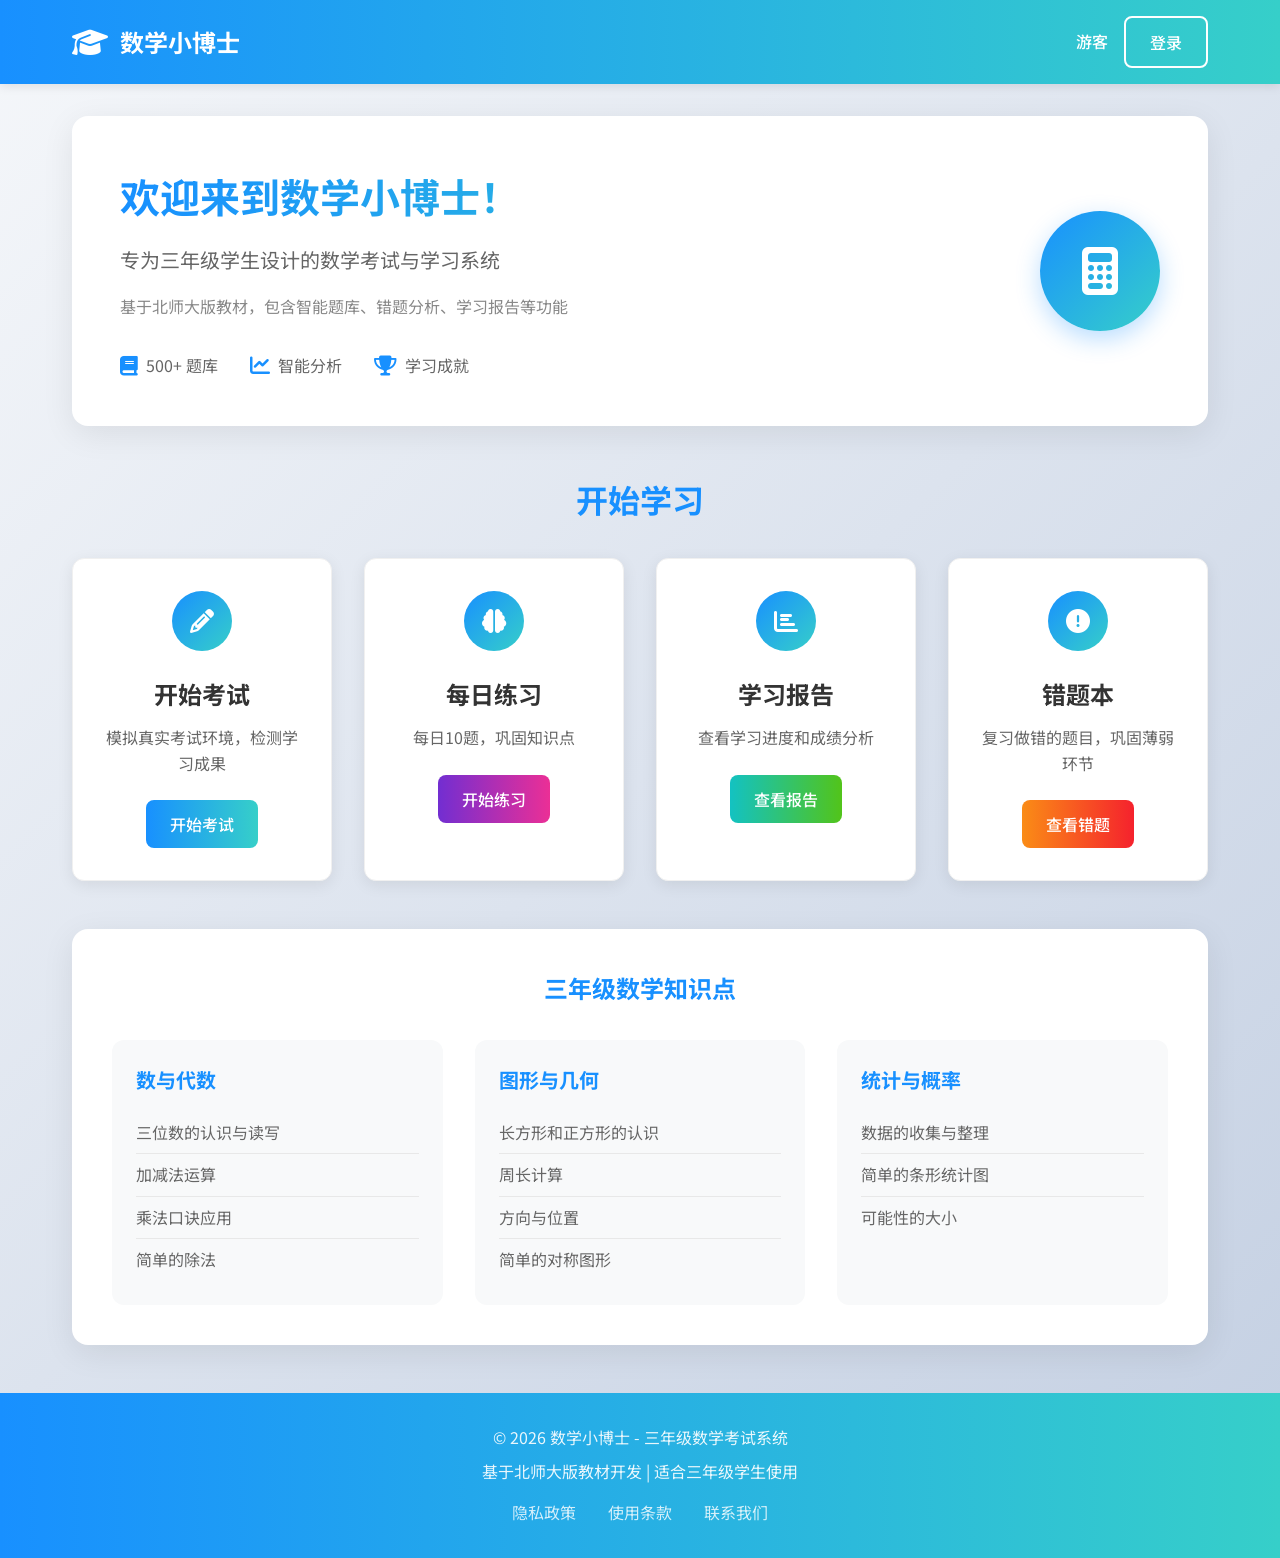
==== index.html @ edc48150 "发布：数学小博士汽车闯关游戏完整版 ## 🎮 游戏特色功能：  ### 1. 汽车闯关系统 - 🚗 3辆可解锁赛车：数学小跑车、学霸赛车、方程式学习车 - 📚 5个数学章节：加法、减法、乘法、除法、混" ====
<!DOCTYPE html>
<html lang="zh-CN">
<head>
    <meta charset="UTF-8">
    <meta name="viewport" content="width=device-width, initial-scale=1.0">
    <title>数学小博士 - 三年级数学考试系统</title>
    <link rel="stylesheet" href="css/style.css">
    <link rel="stylesheet" href="css/exam-report.css">
    <link rel="stylesheet" href="https://cdnjs.cloudflare.com/ajax/libs/font-awesome/6.4.0/css/all.min.css">
    <link href="https://fonts.googleapis.com/css2?family=Noto+Sans+SC:wght@300;400;500;700&display=swap" rel="stylesheet">
</head>
<body>
    <!-- 导航栏 -->
    <nav class="navbar">
        <div class="nav-container">
            <div class="nav-brand">
                <i class="fas fa-graduation-cap"></i>
                <span>数学小博士</span>
            </div>
            <div class="nav-user">
                <span id="username">游客</span>
                <button id="loginBtn" class="btn btn-outline">登录</button>
            </div>
        </div>
    </nav>

    <!-- 主内容区 -->
    <main class="container">
        <!-- 欢迎横幅 -->
        <section class="hero">
            <div class="hero-content">
                <h1>欢迎来到数学小博士！</h1>
                <p class="subtitle">专为三年级学生设计的数学考试与学习系统</p>
                <p class="description">基于北师大版教材，包含智能题库、错题分析、学习报告等功能</p>
                <div class="hero-stats">
                    <div class="stat">
                        <i class="fas fa-book"></i>
                        <span>500+ 题库</span>
                    </div>
                    <div class="stat">
                        <i class="fas fa-chart-line"></i>
                        <span>智能分析</span>
                    </div>
                    <div class="stat">
                        <i class="fas fa-trophy"></i>
                        <span>学习成就</span>
                    </div>
                </div>
            </div>
            <div class="hero-image">
                <div class="math-icon">
                    <i class="fas fa-calculator"></i>
                </div>
            </div>
        </section>

        <!-- 功能卡片 -->
        <section class="features">
            <h2>开始学习</h2>
            <div class="cards">
                <div class="card" id="startExam">
                    <div class="card-icon">
                        <i class="fas fa-pencil-alt"></i>
                    </div>
                    <h3>开始考试</h3>
                    <p>模拟真实考试环境，检测学习成果</p>
                    <button class="btn btn-primary">开始考试</button>
                </div>
                
                <div class="card" id="dailyPractice">
                    <div class="card-icon">
                        <i class="fas fa-brain"></i>
                    </div>
                    <h3>每日练习</h3>
                    <p>每日10题，巩固知识点</p>
                    <button class="btn btn-secondary">开始练习</button>
                </div>
                
                <div class="card" id="viewReport">
                    <div class="card-icon">
                        <i class="fas fa-chart-bar"></i>
                    </div>
                    <h3>学习报告</h3>
                    <p>查看学习进度和成绩分析</p>
                    <button class="btn btn-info">查看报告</button>
                </div>
                
                <div class="card" id="wrongQuestions">
                    <div class="card-icon">
                        <i class="fas fa-exclamation-circle"></i>
                    </div>
                    <h3>错题本</h3>
                    <p>复习做错的题目，巩固薄弱环节</p>
                    <button class="btn btn-warning">查看错题</button>
                </div>
            </div>
        </section>

        <!-- 年级信息 -->
        <section class="grade-info">
            <h2>三年级数学知识点</h2>
            <div class="topics">
                <div class="topic">
                    <h4>数与代数</h4>
                    <ul>
                        <li>三位数的认识与读写</li>
                        <li>加减法运算</li>
                        <li>乘法口诀应用</li>
                        <li>简单的除法</li>
                    </ul>
                </div>
                <div class="topic">
                    <h4>图形与几何</h4>
                    <ul>
                        <li>长方形和正方形的认识</li>
                        <li>周长计算</li>
                        <li>方向与位置</li>
                        <li>简单的对称图形</li>
                    </ul>
                </div>
                <div class="topic">
                    <h4>统计与概率</h4>
                    <ul>
                        <li>数据的收集与整理</li>
                        <li>简单的条形统计图</li>
                        <li>可能性的大小</li>
                    </ul>
                </div>
            </div>
        </section>
    </main>

    <!-- 页脚 -->
    <footer class="footer">
        <div class="footer-content">
            <p>© 2026 数学小博士 - 三年级数学考试系统</p>
            <p>基于北师大版教材开发 | 适合三年级学生使用</p>
            <div class="footer-links">
                <a href="#">隐私政策</a>
                <a href="#">使用条款</a>
                <a href="#">联系我们</a>
            </div>
        </div>
    </footer>

    <!-- 登录模态框 -->
    <div id="loginModal" class="modal">
        <div class="modal-content">
            <span class="close">&times;</span>
            <h2>学生登录</h2>
            <form id="loginForm">
                <div class="form-group">
                    <label for="studentName">学生姓名</label>
                    <input type="text" id="studentName" placeholder="请输入您的姓名" required>
                </div>
                <div class="form-group">
                    <label for="grade">年级</label>
                    <select id="grade" required>
                        <option value="">请选择年级</option>
                        <option value="3" selected>三年级</option>
                        <option value="4">四年级</option>
                        <option value="5">五年级</option>
                    </select>
                </div>
                <button type="submit" class="btn btn-primary">开始学习</button>
            </form>
            <p class="modal-note">提示：系统会保存您的学习记录，方便下次继续学习</p>
        </div>
    </div>

    <script src="js/utils.js"></script>
    <script src="js/app.js"></script>
</body>
</html>
---- css/style.css ----
/* 数学小博士 - 网页版样式 */
* {
    margin: 0;
    padding: 0;
    box-sizing: border-box;
}

body {
    font-family: 'Noto Sans SC', sans-serif;
    background: linear-gradient(135deg, #f5f7fa 0%, #c3cfe2 100%);
    color: #333;
    min-height: 100vh;
    line-height: 1.6;
}

/* 导航栏 */
.navbar {
    background: linear-gradient(90deg, #1890FF 0%, #36CFC9 100%);
    color: white;
    padding: 1rem 0;
    box-shadow: 0 2px 10px rgba(0, 0, 0, 0.1);
}

.nav-container {
    max-width: 1200px;
    margin: 0 auto;
    padding: 0 2rem;
    display: flex;
    justify-content: space-between;
    align-items: center;
}

.nav-brand {
    display: flex;
    align-items: center;
    gap: 0.75rem;
    font-size: 1.5rem;
    font-weight: 700;
}

.nav-brand i {
    font-size: 1.8rem;
}

.nav-user {
    display: flex;
    align-items: center;
    gap: 1rem;
}

#username {
    font-weight: 500;
}

/* 按钮样式 */
.btn {
    padding: 0.75rem 1.5rem;
    border: none;
    border-radius: 8px;
    font-size: 1rem;
    font-weight: 500;
    cursor: pointer;
    transition: all 0.3s ease;
    font-family: inherit;
    display: inline-flex;
    align-items: center;
    justify-content: center;
    gap: 0.5rem;
}

.btn:hover {
    transform: translateY(-2px);
    box-shadow: 0 4px 12px rgba(0, 0, 0, 0.15);
}

.btn-primary {
    background: linear-gradient(90deg, #1890FF 0%, #36CFC9 100%);
    color: white;
}

.btn-secondary {
    background: linear-gradient(90deg, #722ED1 0%, #EB2F96 100%);
    color: white;
}

.btn-info {
    background: linear-gradient(90deg, #13C2C2 0%, #52C41A 100%);
    color: white;
}

.btn-warning {
    background: linear-gradient(90deg, #FA8C16 0%, #F5222D 100%);
    color: white;
}

.btn-outline {
    background: transparent;
    color: white;
    border: 2px solid white;
}

.btn-outline:hover {
    background: white;
    color: #1890FF;
}

/* 主容器 */
.container {
    max-width: 1200px;
    margin: 2rem auto;
    padding: 0 2rem;
}

/* 欢迎横幅 */
.hero {
    background: white;
    border-radius: 16px;
    padding: 3rem;
    margin-bottom: 3rem;
    box-shadow: 0 8px 32px rgba(0, 0, 0, 0.08);
    display: flex;
    align-items: center;
    justify-content: space-between;
    gap: 3rem;
}

.hero-content {
    flex: 1;
}

.hero h1 {
    font-size: 2.5rem;
    color: #1890FF;
    margin-bottom: 1rem;
    background: linear-gradient(90deg, #1890FF 0%, #36CFC9 100%);
    -webkit-background-clip: text;
    -webkit-text-fill-color: transparent;
}

.subtitle {
    font-size: 1.25rem;
    color: #666;
    margin-bottom: 1rem;
}

.description {
    color: #888;
    margin-bottom: 2rem;
    line-height: 1.8;
}

.hero-stats {
    display: flex;
    gap: 2rem;
    margin-top: 2rem;
}

.stat {
    display: flex;
    align-items: center;
    gap: 0.5rem;
    color: #666;
}

.stat i {
    color: #1890FF;
    font-size: 1.25rem;
}

.hero-image {
    flex-shrink: 0;
}

.math-icon {
    width: 120px;
    height: 120px;
    background: linear-gradient(135deg, #1890FF 0%, #36CFC9 100%);
    border-radius: 50%;
    display: flex;
    align-items: center;
    justify-content: center;
    font-size: 3rem;
    color: white;
    box-shadow: 0 8px 24px rgba(24, 144, 255, 0.3);
}

/* 功能卡片 */
.features h2 {
    text-align: center;
    font-size: 2rem;
    color: #1890FF;
    margin-bottom: 2rem;
}

.cards {
    display: grid;
    grid-template-columns: repeat(auto-fit, minmax(250px, 1fr));
    gap: 2rem;
    margin-bottom: 3rem;
}

.card {
    background: white;
    border-radius: 12px;
    padding: 2rem;
    text-align: center;
    box-shadow: 0 4px 16px rgba(0, 0, 0, 0.08);
    transition: all 0.3s ease;
    border: 1px solid #f0f0f0;
}

.card:hover {
    transform: translateY(-8px);
    box-shadow: 0 12px 32px rgba(0, 0, 0, 0.15);
}

.card-icon {
    width: 60px;
    height: 60px;
    background: linear-gradient(135deg, #1890FF 0%, #36CFC9 100%);
    border-radius: 50%;
    display: flex;
    align-items: center;
    justify-content: center;
    margin: 0 auto 1.5rem;
    font-size: 1.5rem;
    color: white;
}

.card h3 {
    font-size: 1.5rem;
    color: #333;
    margin-bottom: 0.75rem;
}

.card p {
    color: #666;
    margin-bottom: 1.5rem;
    line-height: 1.6;
}

/* 年级信息 */
.grade-info {
    background: white;
    border-radius: 16px;
    padding: 2.5rem;
    box-shadow: 0 8px 32px rgba(0, 0, 0, 0.08);
}

.grade-info h2 {
    color: #1890FF;
    margin-bottom: 2rem;
    text-align: center;
}

.topics {
    display: grid;
    grid-template-columns: repeat(auto-fit, minmax(300px, 1fr));
    gap: 2rem;
}

.topic {
    background: #f8f9fa;
    border-radius: 12px;
    padding: 1.5rem;
}

.topic h4 {
    color: #1890FF;
    margin-bottom: 1rem;
    font-size: 1.25rem;
}

.topic ul {
    list-style: none;
    padding-left: 0;
}

.topic li {
    padding: 0.5rem 0;
    color: #666;
    border-bottom: 1px solid #e8e8e8;
}

.topic li:last-child {
    border-bottom: none;
}

/* 页脚 */
.footer {
    background: linear-gradient(90deg, #1890FF 0%, #36CFC9 100%);
    color: white;
    padding: 2rem 0;
    margin-top: 3rem;
}

.footer-content {
    max-width: 1200px;
    margin: 0 auto;
    padding: 0 2rem;
    text-align: center;
}

.footer p {
    margin-bottom: 0.5rem;
    opacity: 0.9;
}

.footer-links {
    margin-top: 1rem;
    display: flex;
    justify-content: center;
    gap: 2rem;
}

.footer-links a {
    color: white;
    text-decoration: none;
    opacity: 0.8;
    transition: opacity 0.3s ease;
}

.footer-links a:hover {
    opacity: 1;
    text-decoration: underline;
}

/* 模态框 */
.modal {
    display: none;
    position: fixed;
    top: 0;
    left: 0;
    width: 100%;
    height: 100%;
    background: rgba(0, 0, 0, 0.5);
    z-index: 1000;
    align-items: center;
    justify-content: center;
}

.modal-content {
    background: white;
    border-radius: 16px;
    padding: 2.5rem;
    width: 90%;
    max-width: 500px;
    position: relative;
    box-shadow: 0 20px 60px rgba(0, 0, 0, 0.3);
}

.close {
    position: absolute;
    top: 1rem;
    right: 1.5rem;
    font-size: 1.5rem;
    cursor: pointer;
    color: #999;
}

.close:hover {
    color: #333;
}

.modal h2 {
    color: #1890FF;
    margin-bottom: 1.5rem;
    text-align: center;
}

.form-group {
    margin-bottom: 1.5rem;
}

.form-group label {
    display: block;
    margin-bottom: 0.5rem;
    color: #666;
    font-weight: 500;
}

.form-group input,
.form-group select {
    width: 100%;
    padding: 0.75rem;
    border: 2px solid #e8e8e8;
    border-radius: 8px;
    font-size: 1rem;
    font-family: inherit;
    transition: border-color 0.3s ease;
}

.form-group input:focus,
.form-group select:focus {
    outline: none;
    border-color: #1890FF;
}

.modal-note {
    margin-top: 1.5rem;
    color: #999;
    font-size: 0.875rem;
    text-align: center;
}

/* 响应式设计 */
@media (max-width: 768px) {
    .hero {
        flex-direction: column;
        text-align: center;
        padding: 2rem;
    }
    
    .hero h1 {
        font-size: 2rem;
    }
    
    .hero-stats {
        justify-content: center;
        flex-wrap: wrap;
    }
    
    .container {
        padding: 0 1rem;
    }
    
    .nav-container {
        padding: 0 1rem;
    }
    
    .cards {
        grid-template-columns: 1fr;
    }
    
    .topics {
        grid-template-columns: 1fr;
    }
}

/* 动画效果 */
@keyframes fadeIn {
    from { opacity: 0; transform: translateY(20px); }
    to { opacity: 1; transform: translateY(0); }
}

.hero, .card, .topic {
    animation: fadeIn 0.6s ease-out;
}

/* 进度条样式 */
.progress-bar {
    width: 100%;
    height: 8px;
    background: #f0f0f0;
    border-radius: 4px;
    overflow: hidden;
    margin: 1rem 0;
}

.progress-fill {
    height: 100%;
    background: linear-gradient(90deg, #1890FF 0%, #36CFC9 100%);
    border-radius: 4px;
    transition: width 0.3s ease;
}

/* 题目样式 */
.question-container {
    background: white;
    border-radius: 12px;
    padding: 2rem;
    margin-bottom: 2rem;
    box-shadow: 0 4px 16px rgba(0, 0, 0, 0.08);
}

.question-text {
    font-size: 1.25rem;
    color: #333;
    margin-bottom: 1.5rem;
    line-height: 1.6;
}

.option-list {
    list-style: none;
}

.option-item {
    padding: 1rem;
    margin-bottom: 0.75rem;
    background: #f8f9fa;
    border-radius: 8px;
    cursor: pointer;
    transition: all 0.3s ease;
    border: 2px solid transparent;
}

.option-item:hover {
    background: #e8f4ff;
    border-color: #1890FF;
}

.option-item.selected {
    background: #e8f4ff;
    border-color: #1890FF;
    color: #1890FF;
}

.option-item.correct {
    background: #d9f7be;
    border-color: #52c41a;
    color: #52c41a;
}

.option-item.wrong {
    background: #ffccc7;
    border-color: #f5222d;
    color: #f5222d;
}
---- css/exam-report.css ----
/* 考试和报告页面专用样式 */

/* 考试页面样式 */
.exam-header {
    background: white;
    border-radius: 16px;
    padding: 2rem;
    margin-bottom: 2rem;
    box-shadow: 0 4px 16px rgba(0, 0, 0, 0.08);
    display: flex;
    justify-content: space-between;
    align-items: center;
    flex-wrap: wrap;
    gap: 1.5rem;
}

.exam-info h1 {
    color: #1890FF;
    margin-bottom: 1rem;
    font-size: 1.75rem;
}

.exam-stats {
    display: flex;
    gap: 2rem;
    flex-wrap: wrap;
}

.exam-stats .stat {
    display: flex;
    align-items: center;
    gap: 0.5rem;
    color: #666;
    font-size: 0.95rem;
}

.exam-stats .stat i {
    color: #1890FF;
}

.exam-controls {
    display: flex;
    gap: 1rem;
    flex-wrap: wrap;
}

.nav-exam-info {
    display: flex;
    gap: 2rem;
    align-items: center;
}

.nav-exam-info span {
    font-weight: 500;
    color: white;
    opacity: 0.9;
}

#examTimer {
    background: rgba(255, 255, 255, 0.2);
    padding: 0.5rem 1rem;
    border-radius: 20px;
    font-weight: 600;
}

/* 题目头部 */
.question-header {
    display: flex;
    justify-content: space-between;
    align-items: center;
    margin-bottom: 1.5rem;
    padding-bottom: 1rem;
    border-bottom: 2px solid #f0f0f0;
}

.question-header h2 {
    color: #1890FF;
    font-size: 1.5rem;
}

.question-meta {
    display: flex;
    gap: 1.5rem;
    align-items: center;
}

.difficulty {
    padding: 0.25rem 0.75rem;
    border-radius: 20px;
    font-size: 0.875rem;
    font-weight: 500;
}

.difficulty-easy {
    background: #d9f7be;
    color: #52c41a;
}

.difficulty-medium {
    background: #fff7e6;
    color: #fa8c16;
}

.difficulty-hard {
    background: #ffccc7;
    color: #f5222d;
}

.estimated-time {
    color: #666;
    font-size: 0.875rem;
    display: flex;
    align-items: center;
    gap: 0.25rem;
}

.estimated-time i {
    color: #1890FF;
}

/* 选项列表增强 */
.option-item {
    display: flex;
    align-items: center;
    padding: 1rem 1.25rem;
    margin-bottom: 0.75rem;
    background: #f8f9fa;
    border-radius: 10px;
    cursor: pointer;
    transition: all 0.3s ease;
    border: 2px solid transparent;
}

.option-item:hover {
    background: #e8f4ff;
    border-color: #1890FF;
    transform: translateX(5px);
}

.option-item.selected {
    background: #e8f4ff;
    border-color: #1890FF;
    color: #1890FF;
    font-weight: 500;
}

.option-item.correct {
    background: #d9f7be;
    border-color: #52c41a;
    color: #52c41a;
}

.option-item.wrong {
    background: #ffccc7;
    border-color: #f5222d;
    color: #f5222d;
}

.option-letter {
    font-weight: 600;
    margin-right: 1rem;
    width: 24px;
    height: 24px;
    display: flex;
    align-items: center;
    justify-content: center;
    background: white;
    border-radius: 50%;
    font-size: 0.875rem;
}

.option-item.selected .option-letter {
    background: #1890FF;
    color: white;
}

.option-text {
    flex: 1;
}

.question-navigation {
    margin-top: 2rem;
    padding-top: 1rem;
    border-top: 1px solid #f0f0f0;
    color: #999;
    font-size: 0.875rem;
}

.hint {
    margin: 0;
    font-style: italic;
}

/* 考试进度 */
.exam-progress {
    background: white;
    border-radius: 16px;
    padding: 2rem;
    margin-top: 2rem;
    box-shadow: 0 4px 16px rgba(0, 0, 0, 0.08);
}

.exam-progress h3 {
    color: #1890FF;
    margin-bottom: 1.5rem;
    text-align: center;
}

.progress-grid {
    display: grid;
    grid-template-columns: repeat(auto-fill, minmax(50px, 1fr));
    gap: 0.75rem;
}

.progress-btn {
    width: 50px;
    height: 50px;
    border: 2px solid #e8e8e8;
    border-radius: 10px;
    background: white;
    color: #666;
    font-weight: 600;
    cursor: pointer;
    transition: all 0.3s ease;
    display: flex;
    align-items: center;
    justify-content: center;
    font-size: 1rem;
}

.progress-btn:hover {
    border-color: #1890FF;
    color: #1890FF;
    transform: scale(1.05);
}

.progress-btn.current {
    background: #1890FF;
    color: white;
    border-color: #1890FF;
}

.progress-btn.answered {
    background: #d9f7be;
    border-color: #52c41a;
    color: #52c41a;
}

.progress-btn.not-visited {
    background: #f5f5f5;
    color: #999;
    border-color: #d9d9d9;
}

/* 考试结果 */
.exam-result {
    background: white;
    border-radius: 16px;
    padding: 3rem;
    text-align: center;
    box-shadow: 0 8px 32px rgba(0, 0, 0, 0.1);
}

.result-header {
    margin-bottom: 2rem;
}

.result-header h2 {
    color: #1890FF;
    font-size: 2rem;
    margin-bottom: 0.5rem;
}

.result-subtitle {
    color: #666;
    font-size: 1.125rem;
}

.result-score {
    margin: 2rem 0 3rem;
}

.score-circle {
    width: 150px;
    height: 150px;
    background: linear-gradient(135deg, #1890FF 0%, #36CFC9 100%);
    border-radius: 50%;
    display: flex;
    flex-direction: column;
    align-items: center;
    justify-content: center;
    margin: 0 auto 1rem;
    color: white;
    box-shadow: 0 8px 24px rgba(24, 144, 255, 0.3);
}

.score-number {
    font-size: 3rem;
    font-weight: 700;
    line-height: 1;
}

.score-label {
    font-size: 1.25rem;
    opacity: 0.9;
}

.score-description {
    color: #666;
    font-size: 1rem;
}

.result-details {
    display: grid;
    grid-template-columns: repeat(auto-fit, minmax(250px, 1fr));
    gap: 2rem;
    margin-bottom: 3rem;
}

.detail-card {
    background: #f8f9fa;
    border-radius: 12px;
    padding: 1.5rem;
    text-align: left;
}

.detail-card h4 {
    color: #1890FF;
    margin-bottom: 1rem;
    font-size: 1.125rem;
}

.detail-card p {
    margin: 0.5rem 0;
    color: #666;
}

.result-actions {
    display: flex;
    justify-content: center;
    gap: 1rem;
    flex-wrap: wrap;
}

/* 报告页面样式 */
.report-overview {
    margin-bottom: 3rem;
}

.report-overview h1 {
    text-align: center;
    color: #1890FF;
    margin-bottom: 2rem;
    font-size: 2rem;
}

.overview-cards {
    display: grid;
    grid-template-columns: repeat(auto-fit, minmax(200px, 1fr));
    gap: 1.5rem;
    margin-bottom: 2rem;
}

.overview-card {
    background: white;
    border-radius: 12px;
    padding: 1.5rem;
    text-align: center;
    box-shadow: 0 4px 16px rgba(0, 0, 0, 0.08);
    transition: transform 0.3s ease;
}

.overview-card:hover {
    transform: translateY(-5px);
    box-shadow: 0 8px 24px rgba(0, 0, 0, 0.12);
}

.overview-card .card-icon {
    width: 60px;
    height: 60px;
    background: linear-gradient(135deg, #1890FF 0%, #36CFC9 100%);
    border-radius: 50%;
    display: flex;
    align-items: center;
    justify-content: center;
    margin: 0 auto 1rem;
    font-size: 1.5rem;
    color: white;
}

.overview-card h3 {
    color: #333;
    font-size: 1.125rem;
    margin-bottom: 0.5rem;
}

.stat-number {
    font-size: 2rem;
    font-weight: 700;
    color: #1890FF;
    margin: 0.5rem 0;
}

.stat-label {
    color: #666;
    font-size: 0.875rem;
}

/* 图表分析 */
.chart-analysis {
    margin-bottom: 3rem;
}

.chart-row {
    display: grid;
    grid-template-columns: repeat(auto-fit, minmax(350px, 1fr));
    gap: 2rem;
    margin-bottom: 2rem;
}

.chart-container {
    background: white;
    border-radius: 12px;
    padding: 1.5rem;
    box-shadow: 0 4px 16px rgba(0, 0, 0, 0.08);
}

.chart-container h3 {
    color: #1890FF;
    margin-bottom: 1rem;
    font-size: 1.125rem;
    text-align: center;
}

.chart-container canvas {
    width: 100% !important;
    height: 250px !important;
}

/* 详细分析 */
.detailed-analysis {
    background: white;
    border-radius: 16px;
    padding: 2rem;
    margin-bottom: 3rem;
    box-shadow: 0 4px 16px rgba(0, 0, 0, 0.08);
}

.detailed-analysis h2 {
    color: #1890FF;
    margin-bottom: 1.5rem;
    text-align: center;
    font-size: 1.5rem;
}

.analysis-section {
    margin-bottom: 2rem;
    padding-bottom: 1.5rem;
    border-bottom: 1px solid #f0f0f0;
}

.analysis-section:last-child {
    border-bottom: none;
    margin-bottom: 0;
    padding-bottom: 0;
}

.analysis-section h3 {
    color: #333;
    font-size: 1.125rem;
    margin-bottom: 1rem;
    display: flex;
    align-items: center;
    gap: 0.5rem;
}

.analysis-section h3 i {
    color: #1890FF;
}

.analysis-section ul {
    list-style: none;
    padding-left: 0;
}

.analysis-section li {
    padding: 0.75rem;
    margin-bottom: 0.5rem;
    background: #f8f9fa;
    border-radius: 8px;
    display: flex;
    justify-content: space-between;
    align-items: center;
}

.analysis-section li strong {
    color: #333;
}

.analysis-section li .rate {
    color: #1890FF;
    font-weight: 600;
    background: white;
    padding: 0.25rem 0.75rem;
    border-radius: 20px;
    font-size: 0.875rem;
}

#suggestions p {
    padding: 0.75rem;
    margin-bottom: 0.75rem;
    background: #f0f8ff;
    border-left: 4px solid #1890FF;
    border-radius: 0 8px 8px 0;
    color: #333;
    line-height: 1.6;
}

#suggestions strong {
    color: #1890FF;
}

/* 错题回顾 */
.wrong-questions-review {
    background: white;
    border-radius: 16px;
    padding: 2rem;
    box-shadow: 0 4px 16px rgba(0, 0, 0, 0.08);
}

.wrong-questions-review h2 {
    color: #1890FF;
    margin-bottom: 1.5rem;
    text-align: center;
    font-size: 1.5rem;
}

.no-wrong-questions {
    text-align: center;
    padding: 3rem 1rem;
    color: #666;
}

.no-wrong-questions i {
    font-size: 3rem;
    color: #52c41a;
    margin-bottom: 1rem;
}

.no-wrong-questions p {
    margin: 0.5rem 0;
}

.wrong-question-item {
    background: #f8f9fa;
    border-radius: 12px;
    padding: 1.5rem;
    margin-bottom: 1rem;
    border: 1px solid #e8e8e8;
}

.wrong-question-header {
    display: flex;
    justify-content: space-between;
    align-items: center;
    margin-bottom: 1rem;
    padding-bottom: 0.75rem;
    border-bottom: 1px solid #e8e8e8;
}

.wrong-question-header h4 {
    color: #333;
    margin: 0;
}

.wrong-date {
    color: #999;
    font-size: 0.875rem;
}

.wrong-question-content {
    margin-bottom: 1rem;
}

.wrong-question-content p {
    margin: 0.5rem 0;
    color: #666;
    line-height: 1.6;
}

.wrong-question-content strong {
    color: #333;
}

.btn-sm {
    padding: 0.5rem 1rem;
    font-size: 0.875rem;
}

/* 响应式调整 */
@media (max-width: 768px) {
    .exam-header {
        flex-direction: column;
        text-align: center;
    }
    
    .exam-controls {
        justify-content: center;
    }
    
    .nav-exam-info {
        flex-direction: column;
        gap: 0.5rem;
        text-align: center;
    }
    
    .question-header {
        flex-direction: column;
        gap: 1rem;
        text-align: center;
    }
    
    .question-meta {
        justify-content: center;
    }
    
    .progress-grid {
        grid-template-columns: repeat(auto-fill, minmax(40px, 1fr));
    }
    
    .progress-btn {
        width: 40px;
        height: 40px;
        font-size: 0.875rem;
    }
    
    .result-details {
        grid-template-columns: 1fr;
    }
    
    .result-actions {
        flex-direction: column;
    }
    
    .chart-row {
        grid-template-columns: 1fr;
    }
    
    .overview-cards {
        grid-template-columns: repeat(2, 1fr);
    }
}

@media (max-width: 480px) {
    .overview-cards {
        grid-template-columns: 1fr;
    }
    
    .exam-controls {
        flex-direction: column;
        width: 100%;
    }
    
    .exam-controls .btn {
        width: 100%;
    }
}
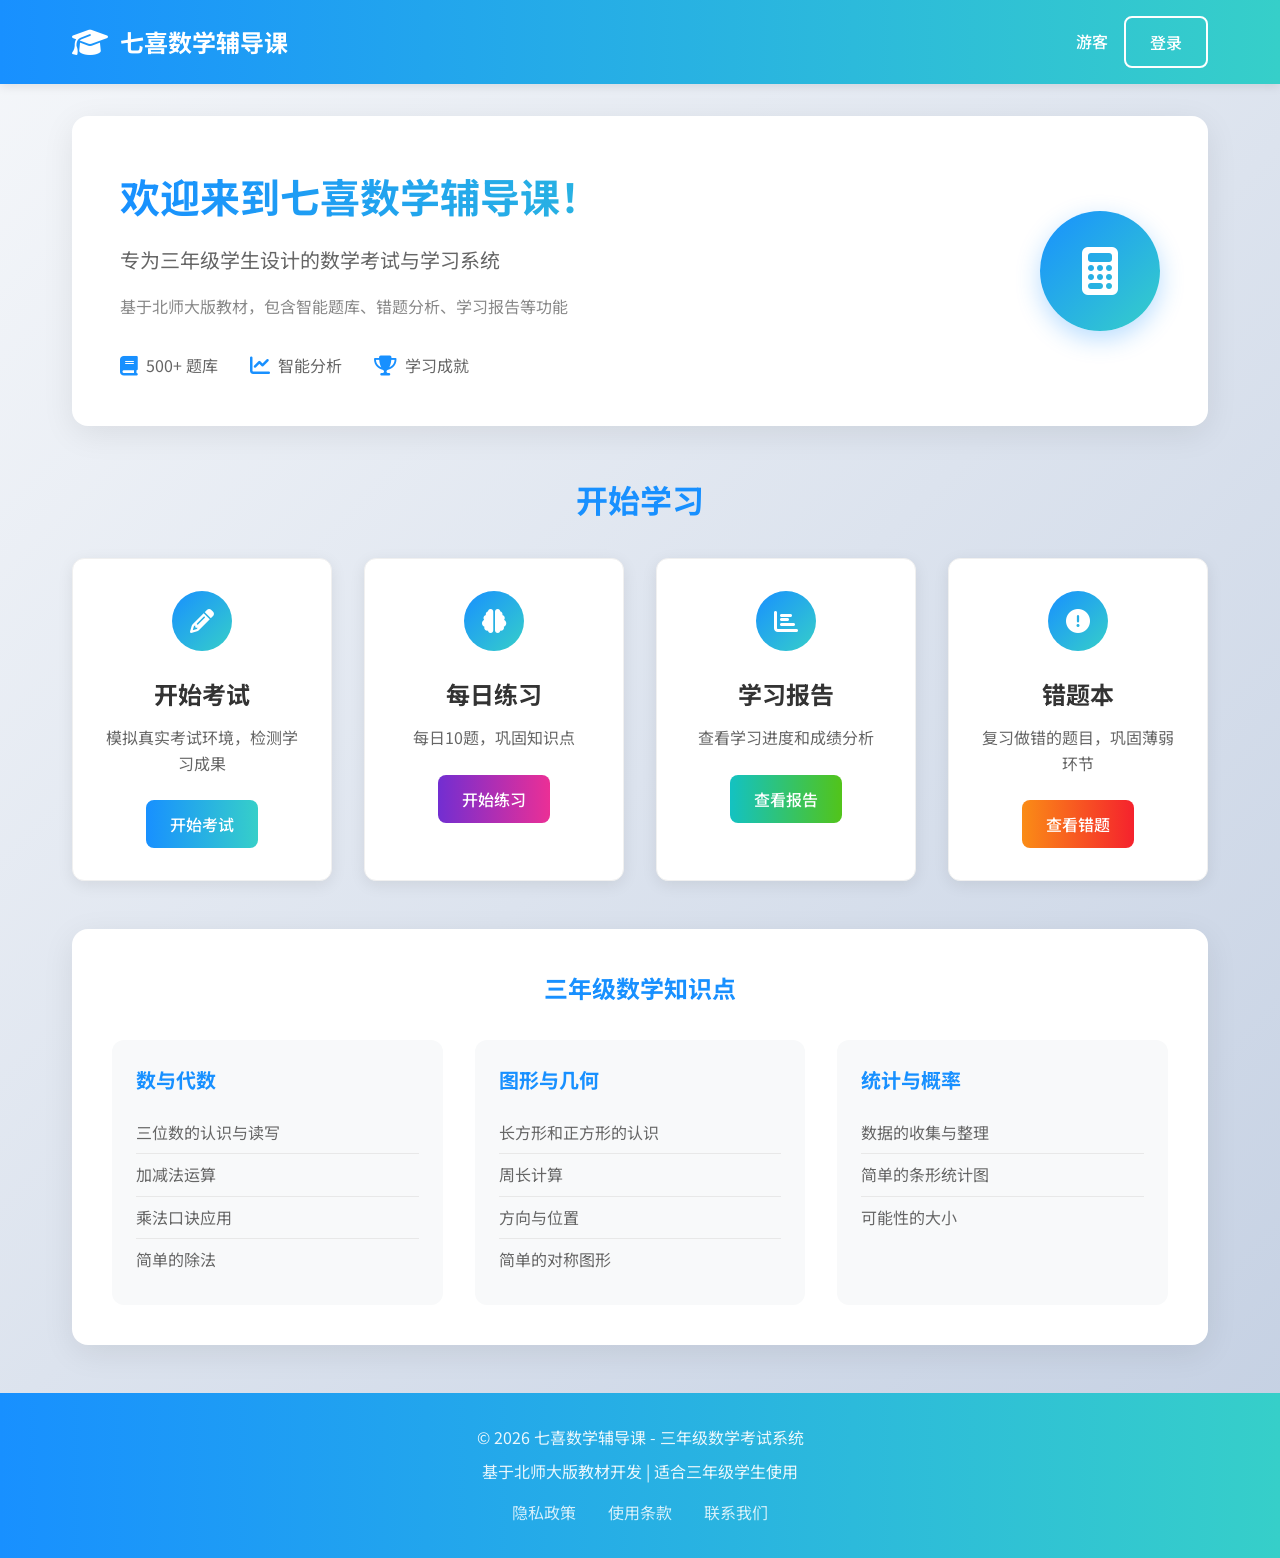
==== commit 8ea31190: "🏷️ 品牌更名：将'数学小博士'改为'七喜数学辅导课'" ====
--- a/index.html
+++ b/index.html
@@ -3,9 +3,10 @@
 <head>
     <meta charset="UTF-8">
     <meta name="viewport" content="width=device-width, initial-scale=1.0">
-    <title>数学小博士 - 三年级数学考试系统</title>
+    <title>七喜数学辅导课 - 三年级数学考试系统</title>
     <link rel="stylesheet" href="css/style.css">
     <link rel="stylesheet" href="css/exam-report.css">
+    <link rel="stylesheet" href="css/chapter-selection.css">
     <link rel="stylesheet" href="https://cdnjs.cloudflare.com/ajax/libs/font-awesome/6.4.0/css/all.min.css">
     <link href="https://fonts.googleapis.com/css2?family=Noto+Sans+SC:wght@300;400;500;700&display=swap" rel="stylesheet">
 </head>
@@ -15,7 +16,7 @@
         <div class="nav-container">
             <div class="nav-brand">
                 <i class="fas fa-graduation-cap"></i>
-                <span>数学小博士</span>
+                <span>七喜数学辅导课</span>
             </div>
             <div class="nav-user">
                 <span id="username">游客</span>
@@ -29,7 +30,7 @@
         <!-- 欢迎横幅 -->
         <section class="hero">
             <div class="hero-content">
-                <h1>欢迎来到数学小博士！</h1>
+                <h1>欢迎来到七喜数学辅导课！</h1>
                 <p class="subtitle">专为三年级学生设计的数学考试与学习系统</p>
                 <p class="description">基于北师大版教材，包含智能题库、错题分析、学习报告等功能</p>
                 <div class="hero-stats">
@@ -133,7 +134,7 @@
     <!-- 页脚 -->
     <footer class="footer">
         <div class="footer-content">
-            <p>© 2026 数学小博士 - 三年级数学考试系统</p>
+            <p>© 2026 七喜数学辅导课 - 三年级数学考试系统</p>
             <p>基于北师大版教材开发 | 适合三年级学生使用</p>
             <div class="footer-links">
                 <a href="#">隐私政策</a>
@@ -169,6 +170,7 @@
     </div>
 
     <script src="js/utils.js"></script>
+    <script src="js/chapter-system.js"></script>
     <script src="js/app.js"></script>
 </body>
 </html>
--- a/css/exam-report.css
+++ b/css/exam-report.css
@@ -664,4 +664,41 @@
     .exam-controls .btn {
         width: 100%;
     }
-}+}
+/* 零件收集提示 */
+.parts-hint {
+    margin-top: 15px;
+    padding: 12px 15px;
+    background: linear-gradient(135deg, #fff3cd 0%, #ffeaa7 100%);
+    border-left: 4px solid #ffc107;
+    border-radius: 8px;
+    font-size: 0.95em;
+    color: #856404;
+    line-height: 1.6;
+}
+
+.parts-hint i {
+    color: #ffc107;
+    margin-right: 5px;
+}
+
+.parts-hint strong {
+    color: #ff6b6b;
+    font-weight: bold;
+}
+
+/* 零件统计项强调 */
+.stat-item.good-parts .stat-value {
+    color: #28a745;
+    font-weight: bold;
+}
+
+.stat-item.damaged-parts .stat-value {
+    color: #ffc107;
+    font-weight: bold;
+}
+
+/* 未答题目标记 */
+.detail-card p:has(.unanswered-icon) {
+    color: #6c757d;
+}
--- a/css/chapter-selection.css
+++ b/css/chapter-selection.css
@@ -0,0 +1,221 @@
+/* 章节选择模态框 */
+.chapter-modal {
+    position: fixed;
+    top: 0;
+    left: 0;
+    width: 100%;
+    height: 100%;
+    background: rgba(0, 0, 0, 0.7);
+    display: flex;
+    align-items: center;
+    justify-content: center;
+    z-index: 10000;
+    opacity: 0;
+    transition: opacity 0.3s ease;
+}
+
+.chapter-modal.show {
+    opacity: 1;
+}
+
+.chapter-modal-content {
+    background: white;
+    border-radius: 20px;
+    width: 90%;
+    max-width: 900px;
+    max-height: 90vh;
+    overflow-y: auto;
+    box-shadow: 0 20px 60px rgba(0, 0, 0, 0.3);
+    animation: modalSlideUp 0.4s cubic-bezier(0.68, -0.55, 0.265, 1.55);
+}
+
+@keyframes modalSlideUp {
+    from {
+        transform: translateY(100px);
+        opacity: 0;
+    }
+    to {
+        transform: translateY(0);
+        opacity: 1;
+    }
+}
+
+.chapter-modal-header {
+    background: linear-gradient(135deg, #667eea 0%, #764ba2 100%);
+    color: white;
+    padding: 30px;
+    border-radius: 20px 20px 0 0;
+    position: relative;
+}
+
+.chapter-modal-header h2 {
+    margin: 0 0 10px 0;
+    font-size: 2em;
+}
+
+.chapter-subtitle {
+    margin: 0;
+    opacity: 0.95;
+    font-size: 1.1em;
+}
+
+.chapter-close {
+    position: absolute;
+    top: 20px;
+    right: 25px;
+    font-size: 2.5em;
+    color: white;
+    cursor: pointer;
+    transition: transform 0.2s;
+    line-height: 1;
+}
+
+.chapter-close:hover {
+    transform: rotate(90deg) scale(1.2);
+}
+
+/* 章节网格 */
+.chapter-grid {
+    display: grid;
+    grid-template-columns: repeat(auto-fill, minmax(200px, 1fr));
+    gap: 20px;
+    padding: 30px;
+}
+
+.chapter-card {
+    background: #f5f5f5;
+    border-radius: 15px;
+    padding: 25px 20px;
+    text-align: center;
+    cursor: pointer;
+    transition: all 0.3s;
+    position: relative;
+    border: 3px solid transparent;
+}
+
+.chapter-card:hover {
+    transform: translateY(-5px);
+    box-shadow: 0 8px 20px rgba(0, 0, 0, 0.15);
+    background: #e8f4fd;
+}
+
+.chapter-card.selected {
+    background: linear-gradient(135deg, #e8f4fd 0%, #d4ebf7 100%);
+    border-color: #667eea;
+    box-shadow: 0 8px 20px rgba(102, 126, 234, 0.3);
+}
+
+.chapter-card.selected .chapter-checkbox {
+    display: flex;
+}
+
+.chapter-icon {
+    font-size: 3.5em;
+    margin-bottom: 15px;
+}
+
+.chapter-name {
+    font-size: 1.05em;
+    font-weight: bold;
+    color: #333;
+    margin-bottom: 10px;
+    line-height: 1.4;
+}
+
+.chapter-count {
+    font-size: 0.9em;
+    color: #666;
+    background: white;
+    display: inline-block;
+    padding: 5px 12px;
+    border-radius: 15px;
+}
+
+.chapter-checkbox {
+    position: absolute;
+    top: 10px;
+    right: 10px;
+    width: 30px;
+    height: 30px;
+    background: #667eea;
+    border-radius: 50%;
+    color: white;
+    display: none;
+    align-items: center;
+    justify-content: center;
+    font-size: 1.2em;
+    animation: checkPop 0.3s cubic-bezier(0.68, -0.55, 0.265, 1.55);
+}
+
+@keyframes checkPop {
+    0% {
+        transform: scale(0);
+    }
+    100% {
+        transform: scale(1);
+    }
+}
+
+/* 章节底部按钮 */
+.chapter-footer {
+    padding: 25px 30px;
+    border-top: 2px solid #f0f0f0;
+    display: flex;
+    gap: 15px;
+    justify-content: flex-end;
+}
+
+.chapter-footer .btn {
+    min-width: 120px;
+    padding: 12px 25px;
+    font-size: 1.05em;
+}
+
+/* 响应式设计 */
+@media (max-width: 768px) {
+    .chapter-modal-content {
+        width: 95%;
+        max-height: 95vh;
+    }
+    
+    .chapter-modal-header {
+        padding: 20px;
+    }
+    
+    .chapter-modal-header h2 {
+        font-size: 1.5em;
+    }
+    
+    .chapter-grid {
+        grid-template-columns: repeat(auto-fill, minmax(150px, 1fr));
+        gap: 15px;
+        padding: 20px;
+    }
+    
+    .chapter-card {
+        padding: 20px 15px;
+    }
+    
+    .chapter-icon {
+        font-size: 2.5em;
+    }
+    
+    .chapter-name {
+        font-size: 0.95em;
+    }
+    
+    .chapter-footer {
+        flex-direction: column;
+        padding: 20px;
+    }
+    
+    .chapter-footer .btn {
+        width: 100%;
+    }
+}
+
+@media (max-width: 480px) {
+    .chapter-grid {
+        grid-template-columns: 1fr;
+    }
+}
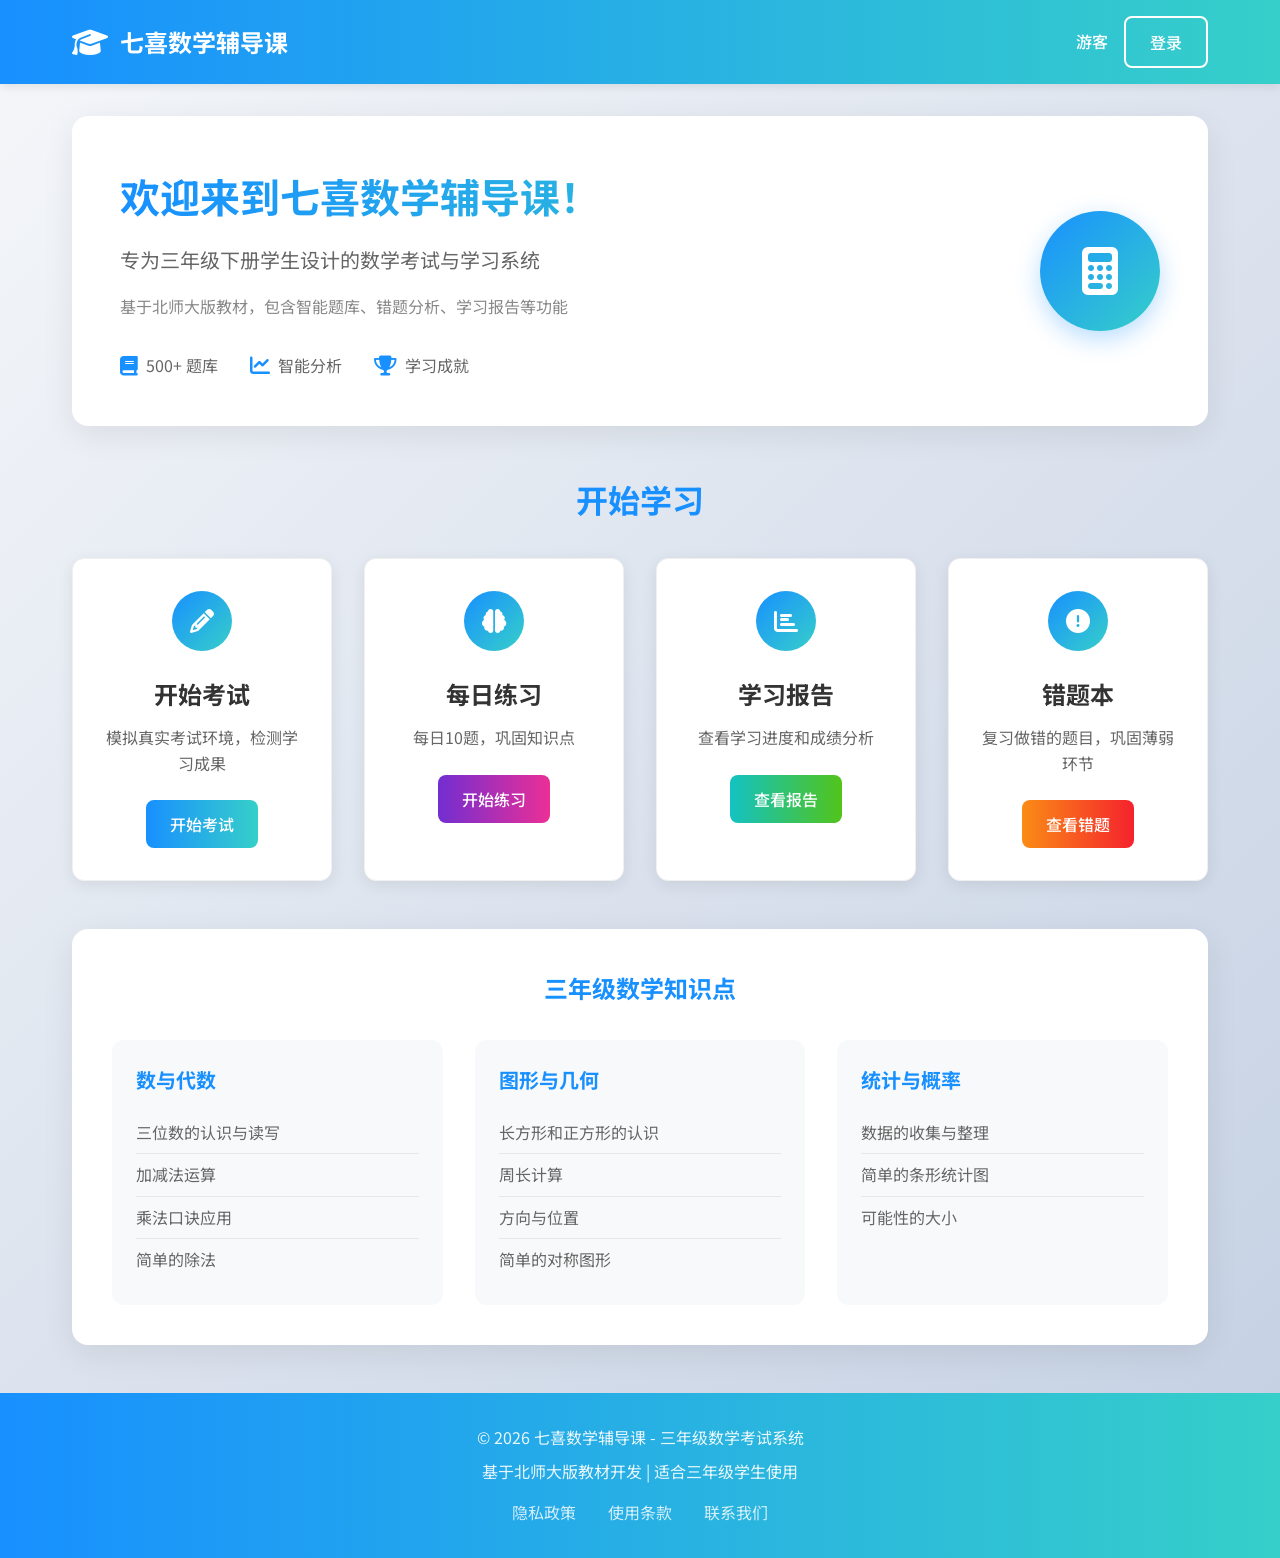
==== commit 8ab72a57: "✨ 重大更新：三年级下册题库 + 豪华赛车碰撞测试系统 1. 📚 题库更新为三年级下册    - 新增25道题目，覆盖7个单元    - 位置与方向、除数是一位数的除法、两位数乘两位数    - 面积" ====
--- a/index.html
+++ b/index.html
@@ -3,7 +3,7 @@
 <head>
     <meta charset="UTF-8">
     <meta name="viewport" content="width=device-width, initial-scale=1.0">
-    <title>七喜数学辅导课 - 三年级数学考试系统</title>
+    <title>七喜数学辅导课 - 三年级下册数学考试系统</title>
     <link rel="stylesheet" href="css/style.css">
     <link rel="stylesheet" href="css/exam-report.css">
     <link rel="stylesheet" href="css/chapter-selection.css">
@@ -31,7 +31,7 @@
         <section class="hero">
             <div class="hero-content">
                 <h1>欢迎来到七喜数学辅导课！</h1>
-                <p class="subtitle">专为三年级学生设计的数学考试与学习系统</p>
+                <p class="subtitle">专为三年级下册学生设计的数学考试与学习系统</p>
                 <p class="description">基于北师大版教材，包含智能题库、错题分析、学习报告等功能</p>
                 <div class="hero-stats">
                     <div class="stat">
